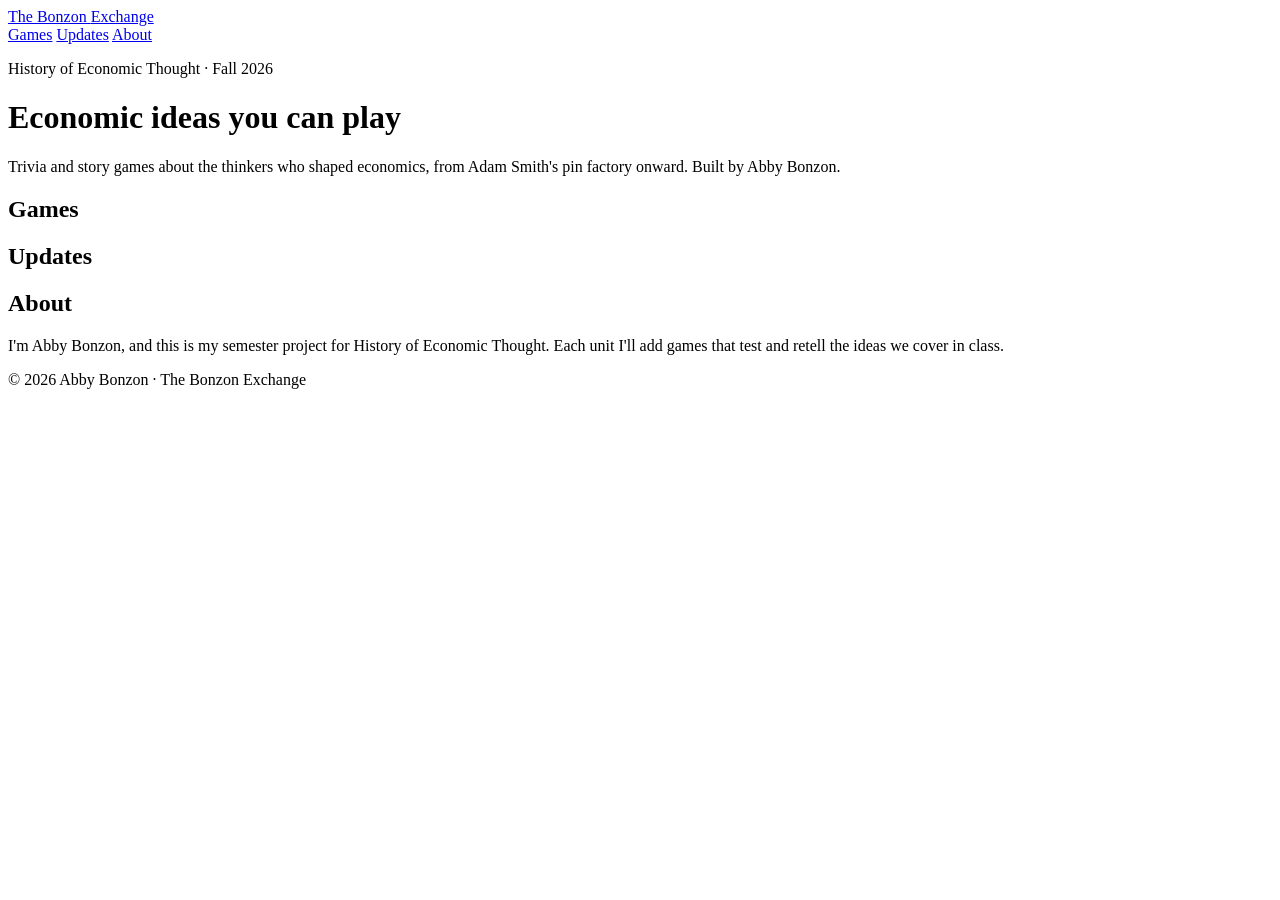
==== index.html @ 0b014608 "Add files via upload" ====
<!DOCTYPE html>
<html lang="en">
<head>
  <meta charset="utf-8">
  <meta name="viewport" content="width=device-width, initial-scale=1">
  <title>The Bonzon Exchange</title>
  <meta name="description" content="Games and notes from Abby Bonzon's History of Economic Thought class.">
  <link rel="preconnect" href="https://fonts.googleapis.com">
  <link rel="preconnect" href="https://fonts.gstatic.com" crossorigin>
  <link href="https://fonts.googleapis.com/css2?family=Inter:wght@400;500;600&family=Libre+Baskerville:wght@700&display=swap" rel="stylesheet">
  <link rel="stylesheet" href="css/style.css">
</head>
<body>
  <header class="site-header">
    <div class="wrap">
      <a class="brand" href="index.html">The Bonzon <span>Exchange</span></a>
      <nav class="nav">
        <a href="#games">Games</a>
        <a href="#entries">Updates</a>
        <a href="#about">About</a>
      </nav>
    </div>
  </header>

  <main class="wrap">
    <div class="hero">
      <p class="eyebrow">History of Economic Thought · Fall 2026</p>
      <h1>Economic ideas you can play</h1>
      <p class="lede">Trivia and story games about the thinkers who shaped economics, from Adam Smith's pin factory onward. Built by Abby Bonzon.</p>
    </div>

    <section id="games">
      <h2>Games</h2>
      <div class="grid" id="game-grid"></div>
    </section>

    <section id="entries">
      <h2>Updates</h2>
      <ul class="entries" id="entry-list"></ul>
    </section>

    <section id="about">
      <h2>About</h2>
      <p>I'm Abby Bonzon, and this is my semester project for History of Economic Thought. Each unit I'll add games that test and retell the ideas we cover in class.</p>
    </section>
  </main>

  <footer class="site-footer">
    <div class="wrap">© 2026 Abby Bonzon · The Bonzon Exchange</div>
  </footer>

  <script src="js/catalog.js"></script>
  <script src="js/home.js"></script>
</body>
</html>
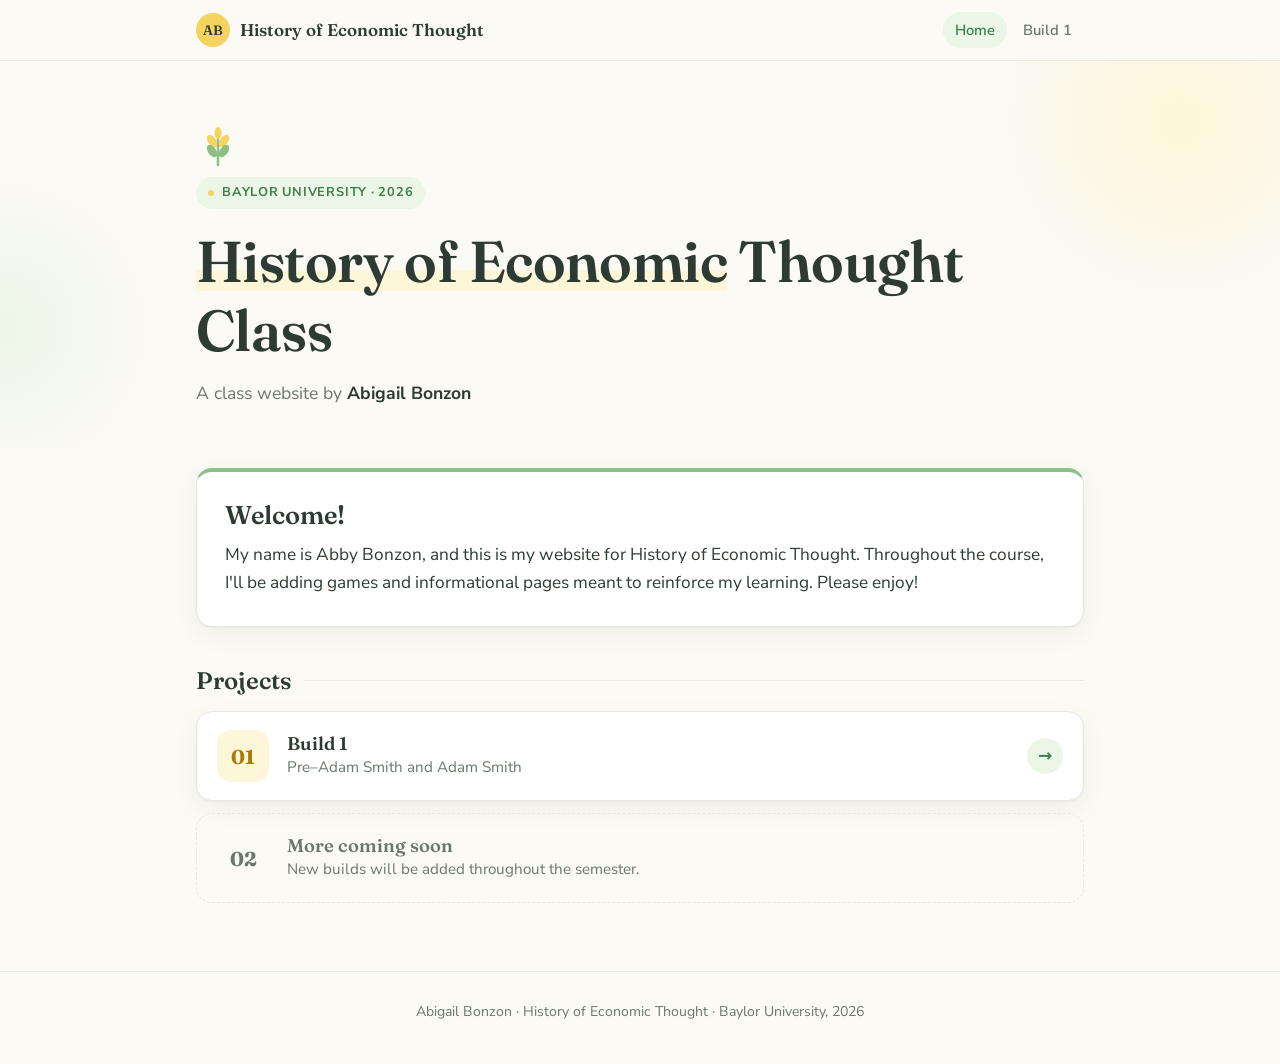
==== commit c8bf2710: "Add files via upload" ====
--- a/index.html
+++ b/index.html
@@ -3,53 +3,57 @@
 <head>
   <meta charset="utf-8">
   <meta name="viewport" content="width=device-width, initial-scale=1">
-  <title>The Bonzon Exchange</title>
-  <meta name="description" content="Games and notes from Abby Bonzon's History of Economic Thought class.">
+  <title>History of Economic Thought Class · Baylor 2026 · Abigail Bonzon</title>
+  <meta name="description" content="Abigail Bonzon's History of Economic Thought class website, Baylor 2026: games and informational pages from the course.">
   <link rel="preconnect" href="https://fonts.googleapis.com">
   <link rel="preconnect" href="https://fonts.gstatic.com" crossorigin>
-  <link href="https://fonts.googleapis.com/css2?family=Inter:wght@400;500;600&family=Libre+Baskerville:wght@700&display=swap" rel="stylesheet">
+  <link href="https://fonts.googleapis.com/css2?family=Fraunces:opsz,wght@9..144,600;9..144,700&family=Nunito+Sans:wght@400;600;700;800&display=swap" rel="stylesheet">
   <link rel="stylesheet" href="css/style.css">
 </head>
 <body>
-  <header class="site-header">
-    <div class="wrap">
-      <a class="brand" href="index.html">The Bonzon <span>Exchange</span></a>
-      <nav class="nav">
-        <a href="#games">Games</a>
-        <a href="#entries">Updates</a>
-        <a href="#about">About</a>
-      </nav>
+  <header class="topbar">
+    <div class="wrap topbar-inner">
+      <a class="brand" href="index.html"><span class="brand-mark">AB</span>History of Economic Thought</a>
+      <nav class="nav" id="site-nav" aria-label="Projects"></nav>
     </div>
   </header>
 
-  <main class="wrap">
+  <main>
     <div class="hero">
-      <p class="eyebrow">History of Economic Thought · Fall 2026</p>
-      <h1>Economic ideas you can play</h1>
-      <p class="lede">Trivia and story games about the thinkers who shaped economics, from Adam Smith's pin factory onward. Built by Abby Bonzon.</p>
+      <div class="wrap">
+        <svg class="sprig" width="44" height="44" viewBox="0 0 44 44" aria-hidden="true">
+          <path d="M22 40V10" stroke="#8cc084" stroke-width="2.5" stroke-linecap="round"/>
+          <ellipse cx="16" cy="16" rx="4" ry="7" transform="rotate(-35 16 16)" fill="#f4d35e"/>
+          <ellipse cx="28" cy="16" rx="4" ry="7" transform="rotate(35 28 16)" fill="#f4d35e"/>
+          <ellipse cx="16" cy="26" rx="4" ry="7" transform="rotate(-35 16 26)" fill="#8cc084"/>
+          <ellipse cx="28" cy="26" rx="4" ry="7" transform="rotate(35 28 26)" fill="#8cc084"/>
+          <ellipse cx="22" cy="8" rx="3.5" ry="6" fill="#f4d35e"/>
+        </svg>
+        <p class="pill"><span class="dot"></span>Baylor University · 2026</p>
+        <h1><span class="hl">History of Economic</span> Thought Class</h1>
+        <p class="byline">A class website by <strong>Abigail Bonzon</strong></p>
+      </div>
     </div>
 
-    <section id="games">
-      <h2>Games</h2>
-      <div class="grid" id="game-grid"></div>
-    </section>
+    <div class="wrap">
+      <section>
+        <div class="card welcome">
+          <h2>Welcome!</h2>
+          <p>My name is Abby Bonzon, and this is my website for History of Economic Thought. Throughout the course, I'll be adding games and informational pages meant to reinforce my learning. Please enjoy!</p>
+        </div>
+      </section>
 
-    <section id="entries">
-      <h2>Updates</h2>
-      <ul class="entries" id="entry-list"></ul>
-    </section>
-
-    <section id="about">
-      <h2>About</h2>
-      <p>I'm Abby Bonzon, and this is my semester project for History of Economic Thought. Each unit I'll add games that test and retell the ideas we cover in class.</p>
-    </section>
+      <section id="projects">
+        <h2 class="section-title">Projects</h2>
+        <div class="project-list" id="project-list"></div>
+      </section>
+    </div>
   </main>
 
-  <footer class="site-footer">
-    <div class="wrap">© 2026 Abby Bonzon · The Bonzon Exchange</div>
+  <footer class="footer">
+    <div class="wrap">Abigail Bonzon · History of Economic Thought · Baylor University, 2026</div>
   </footer>
 
-  <script src="js/catalog.js"></script>
-  <script src="js/home.js"></script>
+  <script src="js/site.js"></script>
 </body>
 </html>
--- a/css/style.css
+++ b/css/style.css
@@ -0,0 +1,427 @@
+/* History of Economic Thought · Abigail Bonzon · shared styles */
+
+:root {
+  --bg: #fbfaf4;
+  --surface: #ffffff;
+  --ink: #2e3b32;
+  --muted: #6b776d;
+  --line: #e7e9dd;
+  --green: #8cc084;
+  --green-deep: #3f7d4e;
+  --green-soft: #ecf6e6;
+  --yellow: #f4d35e;
+  --yellow-deep: #a87b0a;
+  --yellow-soft: #fdf6d8;
+  --red: #c0553f;
+  --red-soft: #fbece7;
+  --shadow: 0 1px 2px rgba(46, 59, 50, 0.05), 0 8px 24px rgba(46, 59, 50, 0.06);
+  --radius: 16px;
+  --serif: "Fraunces", Georgia, "Times New Roman", serif;
+  --sans: "Nunito Sans", system-ui, -apple-system, "Segoe UI", Roboto, sans-serif;
+}
+
+* { box-sizing: border-box; }
+html { -webkit-text-size-adjust: 100%; scroll-behavior: smooth; }
+
+body {
+  margin: 0;
+  background: var(--bg);
+  color: var(--ink);
+  font-family: var(--sans);
+  font-size: 17px;
+  line-height: 1.65;
+}
+
+h1, h2, h3 { font-family: var(--serif); font-weight: 600; line-height: 1.2; margin: 0; }
+p { margin: 0; }
+a { color: var(--green-deep); }
+button { font: inherit; }
+
+.wrap { max-width: 920px; margin: 0 auto; padding: 0 16px; }
+
+/* ---------- Top bar ---------- */
+.topbar {
+  position: sticky;
+  top: 0;
+  z-index: 10;
+  background: rgba(251, 250, 244, 0.88);
+  backdrop-filter: blur(10px);
+  -webkit-backdrop-filter: blur(10px);
+  border-bottom: 1px solid var(--line);
+}
+.topbar-inner {
+  display: flex;
+  align-items: center;
+  justify-content: space-between;
+  gap: 12px;
+  min-height: 60px;
+  flex-wrap: wrap;
+}
+.brand {
+  display: flex;
+  align-items: center;
+  gap: 10px;
+  text-decoration: none;
+  color: var(--ink);
+  font-family: var(--serif);
+  font-weight: 600;
+}
+.brand-mark {
+  display: grid;
+  place-items: center;
+  width: 34px;
+  height: 34px;
+  border-radius: 50%;
+  background: var(--yellow);
+  color: var(--ink);
+  font-size: 0.85rem;
+  letter-spacing: 0.02em;
+}
+.nav { display: flex; gap: 4px; flex-wrap: wrap; }
+.nav a {
+  text-decoration: none;
+  color: var(--muted);
+  font-weight: 600;
+  font-size: 0.92rem;
+  padding: 6px 12px;
+  border-radius: 999px;
+}
+.nav a:hover { color: var(--ink); background: var(--green-soft); }
+.nav a[aria-current="page"] { color: var(--green-deep); background: var(--green-soft); }
+
+/* ---------- Hero ---------- */
+.hero { position: relative; overflow: hidden; padding: 64px 0 40px; }
+.hero::before, .hero::after {
+  content: "";
+  position: absolute;
+  border-radius: 50%;
+  z-index: -1;
+}
+.hero::before {
+  width: 360px; height: 360px;
+  right: -80px; top: -120px;
+  background: radial-gradient(circle, var(--yellow-soft) 0%, rgba(253, 246, 216, 0) 70%);
+}
+.hero::after {
+  width: 300px; height: 300px;
+  left: -150px; top: 30%;
+  background: radial-gradient(circle, var(--green-soft) 0%, rgba(236, 246, 230, 0) 70%);
+}
+.pill {
+  display: inline-flex;
+  align-items: center;
+  gap: 8px;
+  font-size: 0.8rem;
+  font-weight: 700;
+  letter-spacing: 0.06em;
+  text-transform: uppercase;
+  color: var(--green-deep);
+  background: var(--green-soft);
+  padding: 5px 12px;
+  border-radius: 999px;
+  margin-bottom: 18px;
+}
+.pill .dot { width: 6px; height: 6px; border-radius: 50%; background: var(--yellow); }
+.hero h1 { font-size: clamp(2.2rem, 7vw, 3.6rem); letter-spacing: -0.01em; }
+.hero h1 .hl {
+  background: linear-gradient(transparent 62%, var(--yellow-soft) 62%, var(--yellow-soft) 92%, transparent 92%);
+}
+.byline { margin-top: 14px; color: var(--muted); font-size: 1.1rem; }
+.byline strong { color: var(--ink); font-weight: 700; }
+.sprig { display: block; margin-bottom: 8px; }
+
+/* ---------- Sections ---------- */
+section { padding: 20px 0; }
+.section-title {
+  display: flex;
+  align-items: center;
+  gap: 12px;
+  font-size: 1.5rem;
+  margin-bottom: 16px;
+}
+.section-title::after { content: ""; flex: 1; height: 1px; background: var(--line); }
+
+.card {
+  background: var(--surface);
+  border: 1px solid var(--line);
+  border-radius: var(--radius);
+  box-shadow: var(--shadow);
+  padding: 28px;
+}
+.welcome { border-top: 4px solid var(--green); }
+.welcome h2 { font-size: 1.6rem; margin-bottom: 10px; }
+.welcome p { font-size: 1.08rem; }
+
+/* Project bars */
+.project-list { display: grid; gap: 12px; }
+.project-bar {
+  display: flex;
+  align-items: center;
+  gap: 18px;
+  padding: 18px 20px;
+  background: var(--surface);
+  border: 1px solid var(--line);
+  border-radius: var(--radius);
+  box-shadow: var(--shadow);
+  text-decoration: none;
+  color: var(--ink);
+  transition: transform 0.15s ease, border-color 0.15s ease;
+}
+.project-bar:hover { transform: translateY(-2px); border-color: var(--green); }
+.project-num {
+  flex: none;
+  display: grid;
+  place-items: center;
+  width: 52px;
+  height: 52px;
+  border-radius: 14px;
+  background: var(--yellow-soft);
+  color: var(--yellow-deep);
+  font-family: var(--serif);
+  font-weight: 700;
+  font-size: 1.25rem;
+}
+.project-text { flex: 1; min-width: 0; }
+.project-text h3 { font-size: 1.15rem; }
+.project-text p { color: var(--muted); font-size: 0.95rem; }
+.project-arrow {
+  flex: none;
+  display: grid;
+  place-items: center;
+  width: 36px;
+  height: 36px;
+  border-radius: 50%;
+  background: var(--green-soft);
+  color: var(--green-deep);
+  font-weight: 700;
+}
+.project-bar.soon {
+  box-shadow: none;
+  background: transparent;
+  border-style: dashed;
+  color: var(--muted);
+}
+.project-bar.soon:hover { transform: none; border-color: var(--line); }
+.project-bar.soon .project-num { background: var(--bg); color: var(--muted); }
+
+.footer {
+  margin-top: 48px;
+  padding: 28px 0 40px;
+  border-top: 1px solid var(--line);
+  color: var(--muted);
+  font-size: 0.88rem;
+  text-align: center;
+}
+
+/* ---------- Build page ---------- */
+.page-head { padding: 48px 0 12px; }
+.page-head h1 { font-size: clamp(2rem, 6vw, 2.8rem); }
+.page-head .sub { color: var(--muted); margin-top: 8px; font-size: 1.05rem; }
+.note {
+  margin-top: 20px;
+  padding: 16px 18px;
+  border-radius: 12px;
+  background: var(--yellow-soft);
+  border-left: 4px solid var(--yellow);
+}
+.note strong { color: var(--yellow-deep); }
+.how { color: var(--muted); margin-top: 14px; font-size: 0.98rem; }
+
+.tabs {
+  display: flex;
+  gap: 6px;
+  padding: 6px;
+  background: var(--surface);
+  border: 1px solid var(--line);
+  border-radius: 999px;
+  margin-bottom: 20px;
+}
+.tab {
+  flex: 1;
+  border: 0;
+  background: transparent;
+  color: var(--muted);
+  font-weight: 700;
+  padding: 10px 14px;
+  border-radius: 999px;
+  cursor: pointer;
+  line-height: 1.3;
+}
+.tab small { display: block; font-weight: 600; font-size: 0.75rem; opacity: 0.8; }
+.tab[aria-selected="true"] { background: var(--green-deep); color: #fff; }
+
+/* Era + roles */
+.era-head { margin-bottom: 18px; }
+.eyebrow {
+  font-size: 0.78rem;
+  font-weight: 800;
+  letter-spacing: 0.1em;
+  text-transform: uppercase;
+  color: var(--yellow-deep);
+}
+.era-head h2 { font-size: 1.8rem; margin: 4px 0 8px; }
+.era-head p { color: var(--muted); }
+.progress-line { display: flex; align-items: center; gap: 12px; margin: 14px 0 20px; font-size: 0.9rem; color: var(--muted); }
+.progress-track { flex: 1; height: 8px; background: var(--line); border-radius: 999px; overflow: hidden; }
+.progress-fill { height: 100%; background: linear-gradient(90deg, var(--green), var(--yellow)); border-radius: 999px; transition: width 0.4s ease; }
+
+.role-grid { display: grid; grid-template-columns: repeat(auto-fill, minmax(240px, 1fr)); gap: 12px; }
+.role-card {
+  display: flex;
+  gap: 14px;
+  align-items: flex-start;
+  text-align: left;
+  padding: 18px;
+  background: var(--surface);
+  border: 1px solid var(--line);
+  border-radius: var(--radius);
+  box-shadow: var(--shadow);
+  cursor: pointer;
+  color: var(--ink);
+  transition: transform 0.15s ease, border-color 0.15s ease;
+}
+.role-card:hover { transform: translateY(-2px); border-color: var(--green); }
+.role-card h3 { font-size: 1.08rem; }
+.role-meta { font-size: 0.85rem; color: var(--muted); }
+.role-status { margin-top: 6px; font-size: 0.82rem; font-weight: 700; color: var(--muted); }
+.role-card.done .role-status { color: var(--green-deep); }
+
+.badge {
+  flex: none;
+  display: grid;
+  place-items: center;
+  width: 48px;
+  height: 48px;
+  border-radius: 14px;
+  background: var(--green-soft);
+  color: var(--green-deep);
+}
+.badge svg { width: 26px; height: 26px; }
+.role-card.done .badge { background: var(--yellow-soft); color: var(--yellow-deep); }
+
+/* Play screens */
+.panel {
+  background: var(--surface);
+  border: 1px solid var(--line);
+  border-radius: var(--radius);
+  box-shadow: var(--shadow);
+  padding: 26px;
+}
+.link-btn {
+  border: 0;
+  background: none;
+  color: var(--green-deep);
+  font-weight: 700;
+  cursor: pointer;
+  padding: 0;
+  margin-bottom: 14px;
+}
+.role-title { display: flex; gap: 14px; align-items: center; margin-bottom: 18px; }
+.role-title h2 { font-size: 1.5rem; }
+.section-label {
+  font-size: 0.78rem;
+  font-weight: 800;
+  letter-spacing: 0.1em;
+  text-transform: uppercase;
+  color: var(--green-deep);
+  margin-bottom: 8px;
+}
+.prose p + p { margin-top: 12px; }
+
+.hud {
+  display: flex;
+  flex-wrap: wrap;
+  justify-content: space-between;
+  align-items: center;
+  gap: 10px;
+  margin-bottom: 14px;
+  font-size: 0.9rem;
+  color: var(--muted);
+}
+.meter {
+  display: inline-flex;
+  align-items: center;
+  gap: 8px;
+  background: var(--yellow-soft);
+  color: var(--ink);
+  font-weight: 700;
+  padding: 5px 12px;
+  border-radius: 999px;
+}
+.meter .delta { font-size: 0.82rem; }
+.delta.up { color: var(--green-deep); }
+.delta.down { color: var(--red); }
+.steps { display: flex; gap: 6px; }
+.steps span { width: 22px; height: 6px; border-radius: 999px; background: var(--line); }
+.steps span.good { background: var(--green); }
+.steps span.miss { background: var(--yellow); }
+.steps span.now { background: var(--green-deep); }
+
+.task-title { font-size: 1.35rem; margin-bottom: 10px; }
+.choices { display: grid; gap: 10px; margin-top: 18px; }
+.choice {
+  text-align: left;
+  padding: 14px 16px;
+  border-radius: 12px;
+  border: 1.5px solid var(--line);
+  background: var(--bg);
+  color: var(--ink);
+  cursor: pointer;
+  line-height: 1.5;
+  transition: border-color 0.15s, background 0.15s;
+}
+.choice:hover:not(:disabled) { border-color: var(--green); background: #fff; }
+.choice:disabled { cursor: default; }
+.choice.correct { border-color: var(--green-deep); background: var(--green-soft); }
+.choice.wrong { border-color: var(--red); background: var(--red-soft); }
+.choice.faded { opacity: 0.55; }
+
+.result { margin-top: 16px; padding: 14px 16px; border-radius: 12px; }
+.result.good { background: var(--green-soft); }
+.result.bad { background: var(--red-soft); }
+.result strong { display: block; margin-bottom: 2px; }
+.lesson {
+  margin-top: 12px;
+  padding: 14px 16px;
+  border-radius: 12px;
+  background: var(--yellow-soft);
+  border-left: 4px solid var(--yellow);
+}
+.lesson .section-label { color: var(--yellow-deep); margin-bottom: 4px; }
+
+.actions { display: flex; flex-wrap: wrap; gap: 10px; margin-top: 20px; }
+.btn {
+  border: 1.5px solid var(--green-deep);
+  background: var(--green-deep);
+  color: #fff;
+  font-weight: 700;
+  padding: 11px 20px;
+  border-radius: 999px;
+  cursor: pointer;
+  text-decoration: none;
+}
+.btn:hover { filter: brightness(1.08); }
+.btn.ghost { background: transparent; color: var(--green-deep); }
+
+.score-row { display: flex; flex-wrap: wrap; gap: 12px; margin: 6px 0 20px; }
+.score-box { flex: 1; min-width: 140px; padding: 14px 16px; border-radius: 12px; background: var(--bg); border: 1px solid var(--line); }
+.score-box .big { font-family: var(--serif); font-size: 1.8rem; font-weight: 700; color: var(--green-deep); }
+.score-box .small { font-size: 0.85rem; color: var(--muted); }
+.stars { color: var(--yellow); letter-spacing: 2px; font-size: 1.3rem; }
+.stars .off { color: var(--line); }
+
+.finale {
+  margin-top: 20px;
+  padding: 20px 22px;
+  border-radius: var(--radius);
+  background: linear-gradient(135deg, var(--green-soft), var(--yellow-soft));
+  border: 1px solid var(--line);
+}
+.finale h3 { font-size: 1.3rem; margin-bottom: 6px; }
+
+@media (max-width: 560px) {
+  .card, .panel { padding: 20px; }
+  .tab small { display: none; }
+  .project-bar { gap: 14px; padding: 16px; }
+  .project-num { width: 44px; height: 44px; font-size: 1.1rem; }
+}
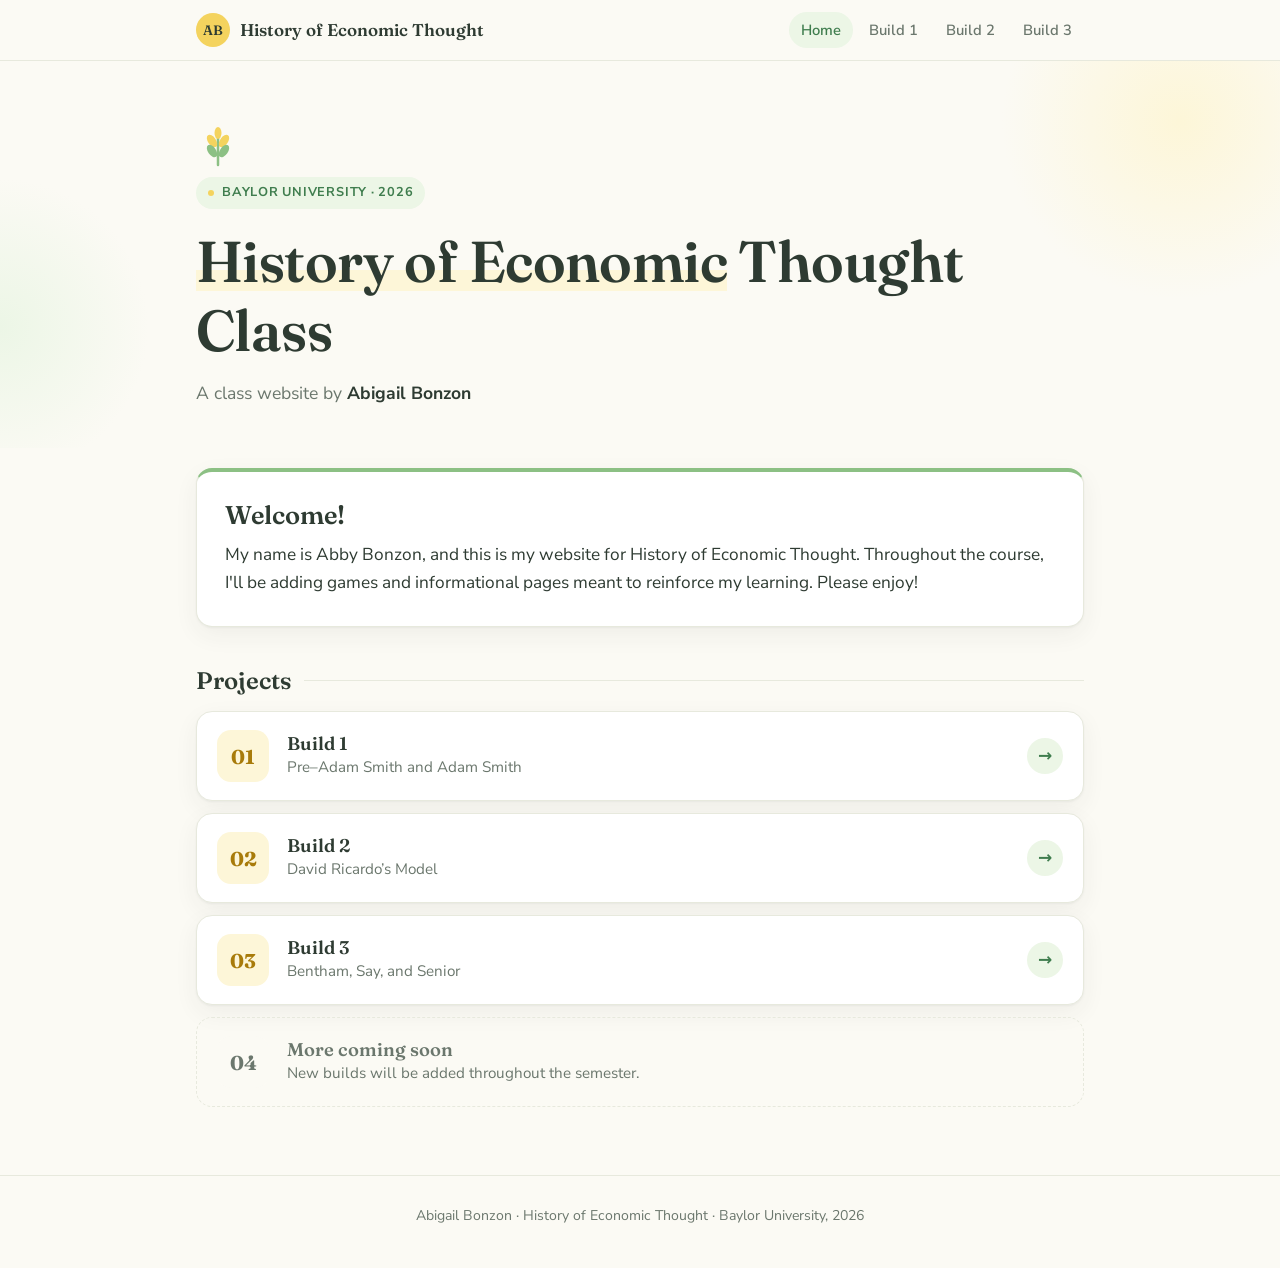
==== commit 28ebfdb8: "Add files via upload" ====
--- a/index.html
+++ b/index.html
@@ -8,7 +8,7 @@
   <link rel="preconnect" href="https://fonts.googleapis.com">
   <link rel="preconnect" href="https://fonts.gstatic.com" crossorigin>
   <link href="https://fonts.googleapis.com/css2?family=Fraunces:opsz,wght@9..144,600;9..144,700&family=Nunito+Sans:wght@400;600;700;800&display=swap" rel="stylesheet">
-  <link rel="stylesheet" href="css/style.css">
+  <link rel="stylesheet" href="css/style.css?v=3">
 </head>
 <body>
   <header class="topbar">
@@ -54,6 +54,6 @@
     <div class="wrap">Abigail Bonzon · History of Economic Thought · Baylor University, 2026</div>
   </footer>
 
-  <script src="js/site.js"></script>
+  <script src="js/site.js?v=3"></script>
 </body>
 </html>
--- a/css/style.css
+++ b/css/style.css
@@ -14,6 +14,8 @@
   --yellow-soft: #fdf6d8;
   --red: #c0553f;
   --red-soft: #fbece7;
+  --blue: #6f97ad;
+  --blue-soft: #dfeaf1;
   --shadow: 0 1px 2px rgba(46, 59, 50, 0.05), 0 8px 24px rgba(46, 59, 50, 0.06);
   --radius: 16px;
   --serif: "Fraunces", Georgia, "Times New Roman", serif;
@@ -419,6 +421,126 @@
 }
 .finale h3 { font-size: 1.3rem; margin-bottom: 6px; }
 
+/* ---------- Workbook (lab) ---------- */
+.badge.num { font-family: var(--serif); font-weight: 700; font-size: 1.25rem; }
+.lab-figure {
+  margin: 18px 0 4px;
+  padding: 14px;
+  border: 1px solid var(--line);
+  border-radius: 14px;
+  background: var(--bg);
+}
+.lab-figure svg { display: block; width: 100%; height: auto; }
+.lab-figure .caption { margin-top: 8px; font-size: 0.85rem; color: var(--muted); }
+.lab-figure text { font-family: var(--sans); font-size: 12px; font-weight: 600; fill: var(--muted); }
+.lab-figure text.t-strong { fill: var(--ink); font-weight: 800; }
+.lab-figure text.t-big { fill: var(--ink); font-weight: 800; font-size: 14px; }
+.lab-figure .profit { fill: var(--green); }
+.lab-figure .rent { fill: var(--yellow); }
+.lab-figure .wage { fill: var(--blue-soft); }
+.lab-figure .past { fill: var(--blue-soft); stroke: var(--blue); stroke-width: 1.2; }
+.lab-figure .present { fill: var(--green); }
+.lab-figure .bar-soft { fill: var(--green-soft); stroke: var(--green); stroke-width: 1.2; }
+.lab-figure .bar-off { fill: none; stroke: var(--line); stroke-width: 2; stroke-dasharray: 6 5; }
+.lab-figure .before { fill: var(--blue-soft); stroke: var(--blue); stroke-width: 1.2; }
+.lab-figure .after { fill: var(--green); }
+.lab-figure .pline { stroke: var(--green-deep); stroke-width: 3; fill: none; }
+.lab-figure .wline { stroke: var(--ink); stroke-width: 1.5; stroke-dasharray: 6 5; }
+.lab-figure .wsline { stroke: var(--blue); stroke-width: 2; }
+.lab-figure .guide { stroke: var(--ink); stroke-dasharray: 3 4; opacity: 0.45; }
+.lab-figure .grid { stroke: var(--line); }
+.lab-figure .ax { stroke: var(--muted); stroke-width: 1.4; }
+
+.legend { display: flex; flex-wrap: wrap; gap: 6px 16px; margin-top: 8px; font-size: 0.85rem; color: var(--muted); }
+.swatch { display: inline-block; width: 12px; height: 12px; border-radius: 3px; margin-right: 6px; vertical-align: -1px; }
+
+.formula {
+  font-family: ui-monospace, "Cascadia Mono", Consolas, monospace;
+  font-size: 0.9em;
+  background: var(--yellow-soft);
+  padding: 1px 6px;
+  border-radius: 6px;
+  white-space: nowrap;
+}
+
+.q-list { display: grid; gap: 12px; margin-top: 18px; }
+.q-card {
+  padding: 16px;
+  border-radius: 12px;
+  border: 1.5px solid var(--line);
+  background: #fff;
+  transition: border-color 0.2s, background 0.2s;
+}
+.q-card.done { border-color: var(--green); background: var(--green-soft); }
+.q-prompt { font-weight: 700; }
+.q-row { display: flex; flex-wrap: wrap; align-items: center; gap: 8px; margin-top: 10px; }
+.q-input {
+  font: inherit;
+  width: 150px;
+  max-width: 100%;
+  padding: 9px 12px;
+  border-radius: 10px;
+  border: 1.5px solid var(--line);
+  background: var(--bg);
+  color: var(--ink);
+}
+.q-input:focus { outline: none; border-color: var(--green-deep); }
+.q-input:disabled { background: #fff; color: var(--green-deep); font-weight: 800; }
+.q-unit { color: var(--muted); font-weight: 600; }
+.q-feedback { margin-top: 10px; font-size: 0.95rem; }
+.q-feedback:empty { display: none; }
+.q-feedback.bad { color: var(--red); }
+.q-card .choices { margin-top: 10px; }
+.q-card .choice { padding: 11px 14px; }
+.shake { animation: shake 0.35s; }
+@keyframes shake {
+  20%, 60% { transform: translateX(-5px); }
+  40%, 80% { transform: translateX(5px); }
+}
+.btn.small { padding: 8px 16px; font-size: 0.92rem; }
+.btn:disabled { opacity: 0.4; cursor: not-allowed; filter: none; }
+.step-nav { display: flex; justify-content: space-between; align-items: center; gap: 10px; margin-top: 24px; }
+
+.lab-controls { display: grid; gap: 10px; margin-bottom: 12px; }
+.slider-row { display: grid; grid-template-columns: minmax(110px, 160px) 1fr 64px; gap: 10px; align-items: center; font-weight: 700; font-size: 0.92rem; }
+.slider-row output { text-align: right; color: var(--green-deep); font-weight: 800; }
+.slider-row input[type="range"] { width: 100%; accent-color: var(--green-deep); }
+.btn-row { display: flex; flex-wrap: wrap; gap: 8px; }
+.readouts { display: grid; grid-template-columns: repeat(auto-fit, minmax(118px, 1fr)); gap: 8px; margin-top: 12px; }
+.readout { background: #fff; border: 1px solid var(--line); border-radius: 10px; padding: 8px 10px; }
+.readout .k { font-size: 0.72rem; font-weight: 800; letter-spacing: 0.06em; text-transform: uppercase; color: var(--muted); }
+.readout .v { font-family: var(--serif); font-weight: 700; font-size: 1.2rem; }
+
+.table-wrap { overflow-x: auto; }
+.calc-table { width: 100%; border-collapse: collapse; font-size: 0.9rem; background: #fff; border-radius: 10px; overflow: hidden; }
+.calc-table th, .calc-table td { padding: 8px 10px; text-align: right; border-bottom: 1px solid var(--line); white-space: nowrap; }
+.calc-table th:first-child, .calc-table td:first-child { text-align: left; }
+.calc-table thead th { font-size: 0.75rem; text-transform: uppercase; letter-spacing: 0.05em; color: var(--muted); background: var(--bg); }
+.calc-table tr:last-child td { border-bottom: 0; }
+.calc-table .hl { background: var(--yellow-soft); font-weight: 800; }
+
+.calc-table input[type="range"] { width: 90px; accent-color: var(--green-deep); vertical-align: middle; }
+.calc-table .win { background: var(--green-soft); font-weight: 800; color: var(--green-deep); }
+
+.venn-regions { display: grid; grid-template-columns: repeat(auto-fit, minmax(190px, 1fr)); gap: 10px; margin-top: 12px; }
+.venn-region { background: #fff; border: 1px solid var(--line); border-radius: 12px; padding: 10px 12px; font-size: 0.9rem; }
+.venn-region h4 { margin: 0 0 4px; font-family: var(--serif); font-size: 0.98rem; }
+.venn-region ul { margin: 0; padding-left: 18px; color: var(--muted); }
+.lab-figure .c-bentham { fill: var(--yellow); fill-opacity: 0.45; stroke: var(--yellow-deep); }
+.lab-figure .c-say { fill: var(--green); fill-opacity: 0.4; stroke: var(--green-deep); }
+.lab-figure .c-senior { fill: var(--blue); fill-opacity: 0.35; stroke: var(--blue); }
+
+.summary-list { margin: 8px 0 0; padding-left: 20px; }
+.summary-list li + li { margin-top: 6px; }
+
+@media (max-width: 560px) {
+  .lab-figure { padding: 10px; }
+  .lab-figure text { font-size: 18px; }
+  .lab-figure text.t-big { font-size: 20px; }
+  .slider-row { grid-template-columns: 1fr 56px; }
+  .slider-row input[type="range"] { grid-column: 1 / -1; grid-row: 2; }
+}
+
 @media (max-width: 560px) {
   .card, .panel { padding: 20px; }
   .tab small { display: none; }
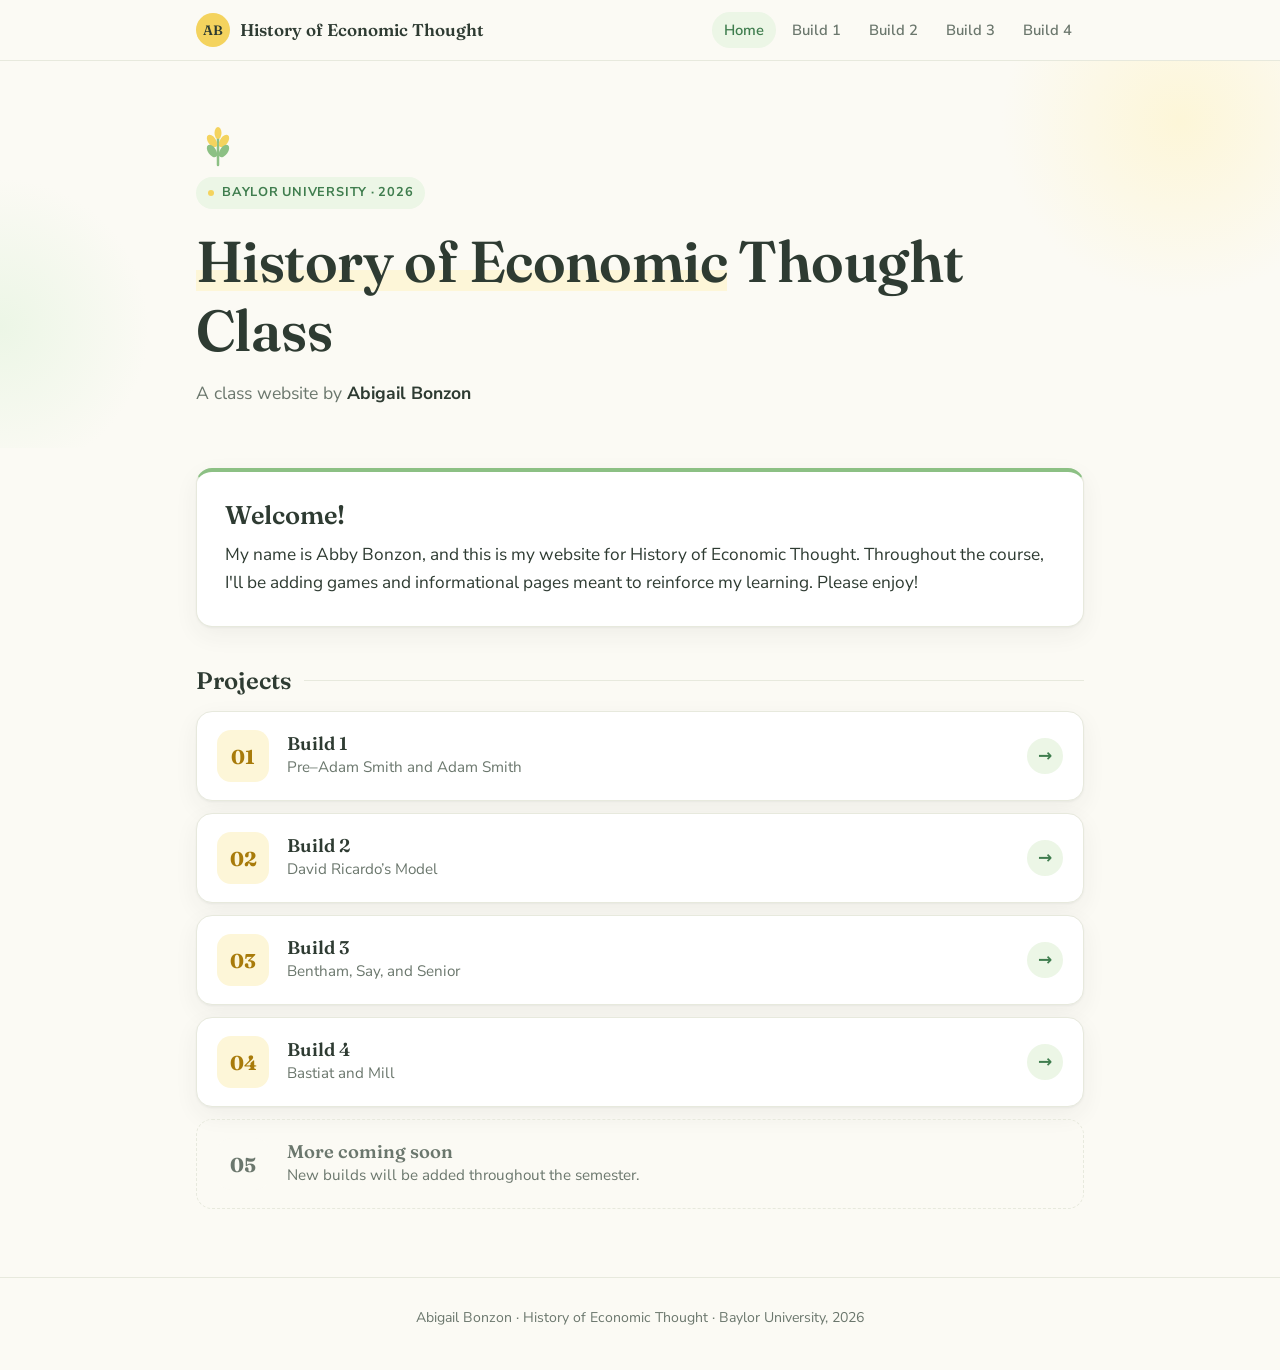
==== commit c2e6d896: "Add files via upload" ====
--- a/index.html
+++ b/index.html
@@ -8,7 +8,7 @@
   <link rel="preconnect" href="https://fonts.googleapis.com">
   <link rel="preconnect" href="https://fonts.gstatic.com" crossorigin>
   <link href="https://fonts.googleapis.com/css2?family=Fraunces:opsz,wght@9..144,600;9..144,700&family=Nunito+Sans:wght@400;600;700;800&display=swap" rel="stylesheet">
-  <link rel="stylesheet" href="css/style.css?v=3">
+  <link rel="stylesheet" href="css/style.css?v=4">
 </head>
 <body>
   <header class="topbar">
@@ -54,6 +54,6 @@
     <div class="wrap">Abigail Bonzon · History of Economic Thought · Baylor University, 2026</div>
   </footer>
 
-  <script src="js/site.js?v=3"></script>
+  <script src="js/site.js?v=4"></script>
 </body>
 </html>
--- a/css/style.css
+++ b/css/style.css
@@ -530,6 +530,16 @@
 .lab-figure .c-say { fill: var(--green); fill-opacity: 0.4; stroke: var(--green-deep); }
 .lab-figure .c-senior { fill: var(--blue); fill-opacity: 0.35; stroke: var(--blue); }
 
+.chip { display: inline-block; padding: 2px 9px; border-radius: 999px; font-size: 0.78rem; font-weight: 800; white-space: nowrap; }
+.chip.kept { background: var(--green-soft); color: var(--green-deep); }
+.chip.extended { background: var(--yellow-soft); color: var(--yellow-deep); }
+.chip.changed { background: var(--blue-soft); color: #3d6880; }
+.chip.rejected { background: var(--red-soft); color: var(--red); }
+.chip.none { background: var(--bg); color: var(--muted); }
+.calc-table td.wrap-cell { white-space: normal; min-width: 180px; }
+.calc-table.left th, .calc-table.left td { text-align: left; vertical-align: top; }
+.chip { text-transform: capitalize; margin-bottom: 4px; }
+
 .summary-list { margin: 8px 0 0; padding-left: 20px; }
 .summary-list li + li { margin-top: 6px; }
 
